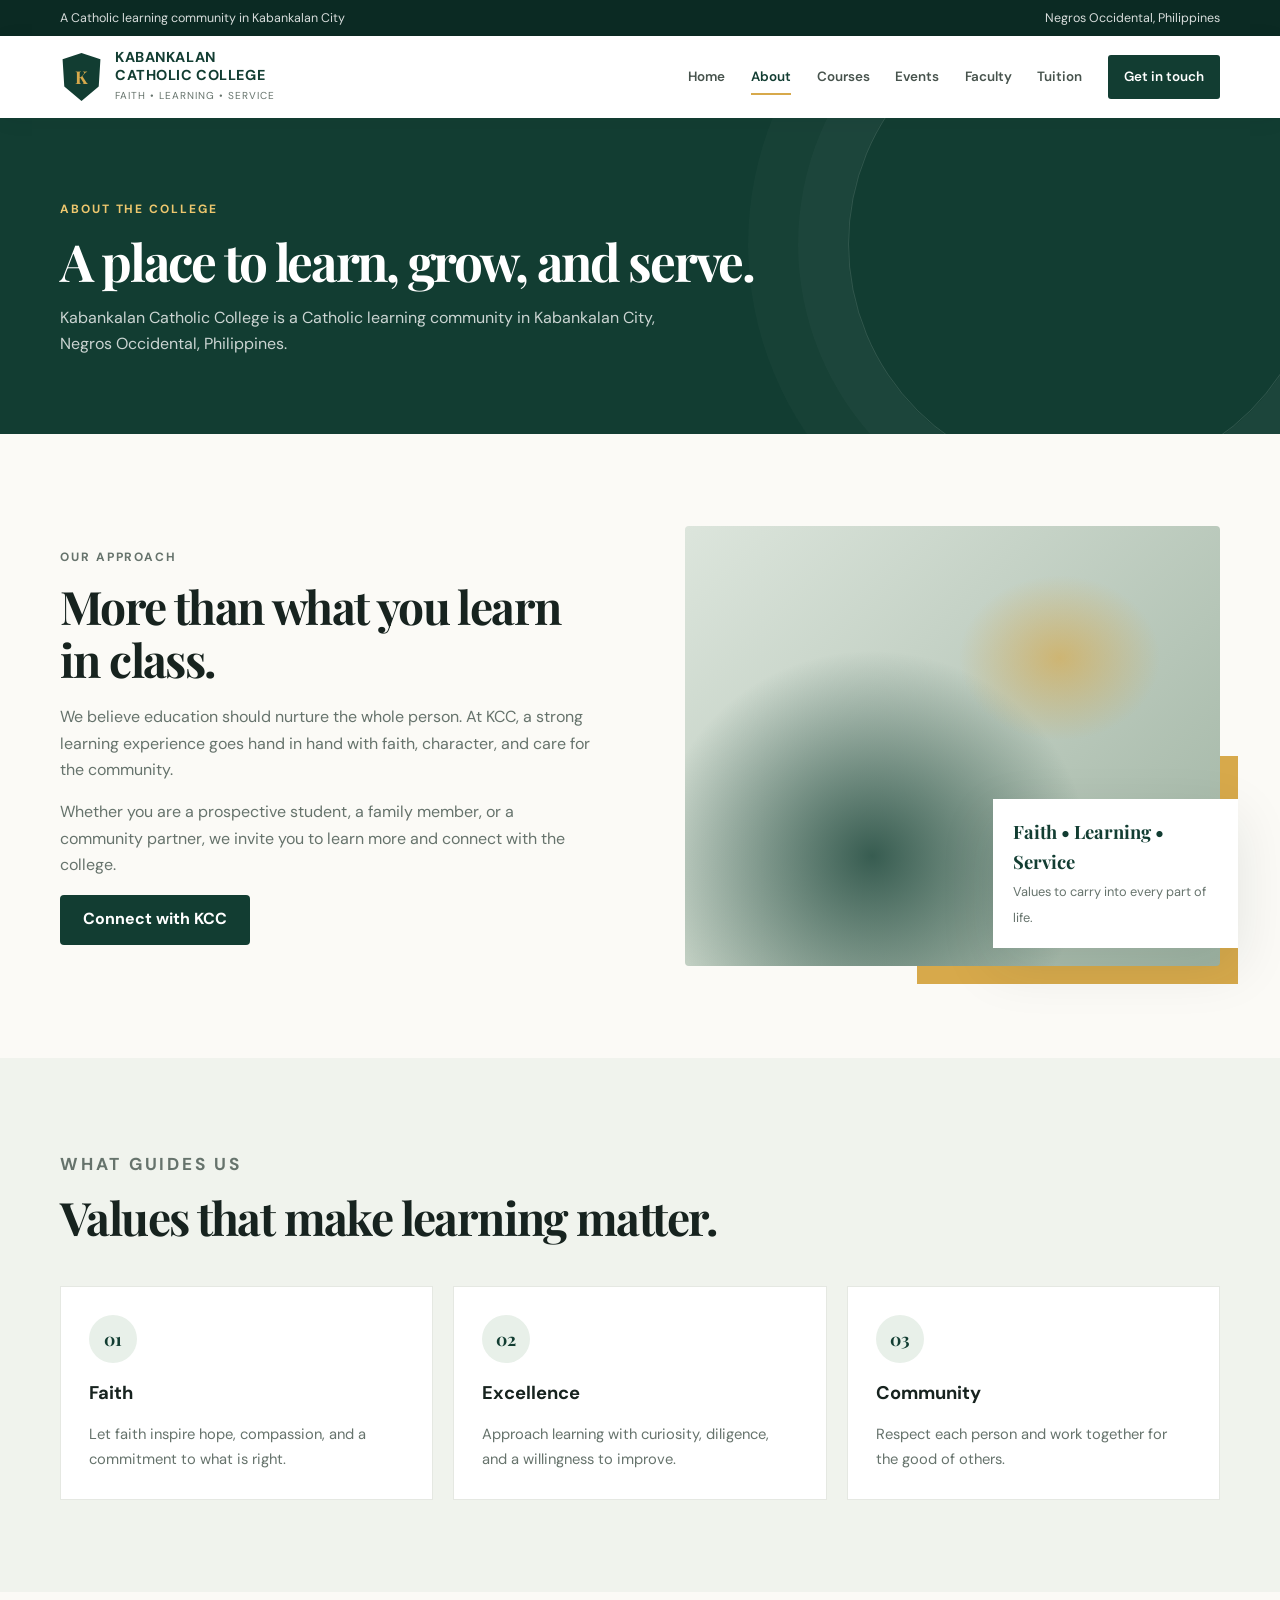
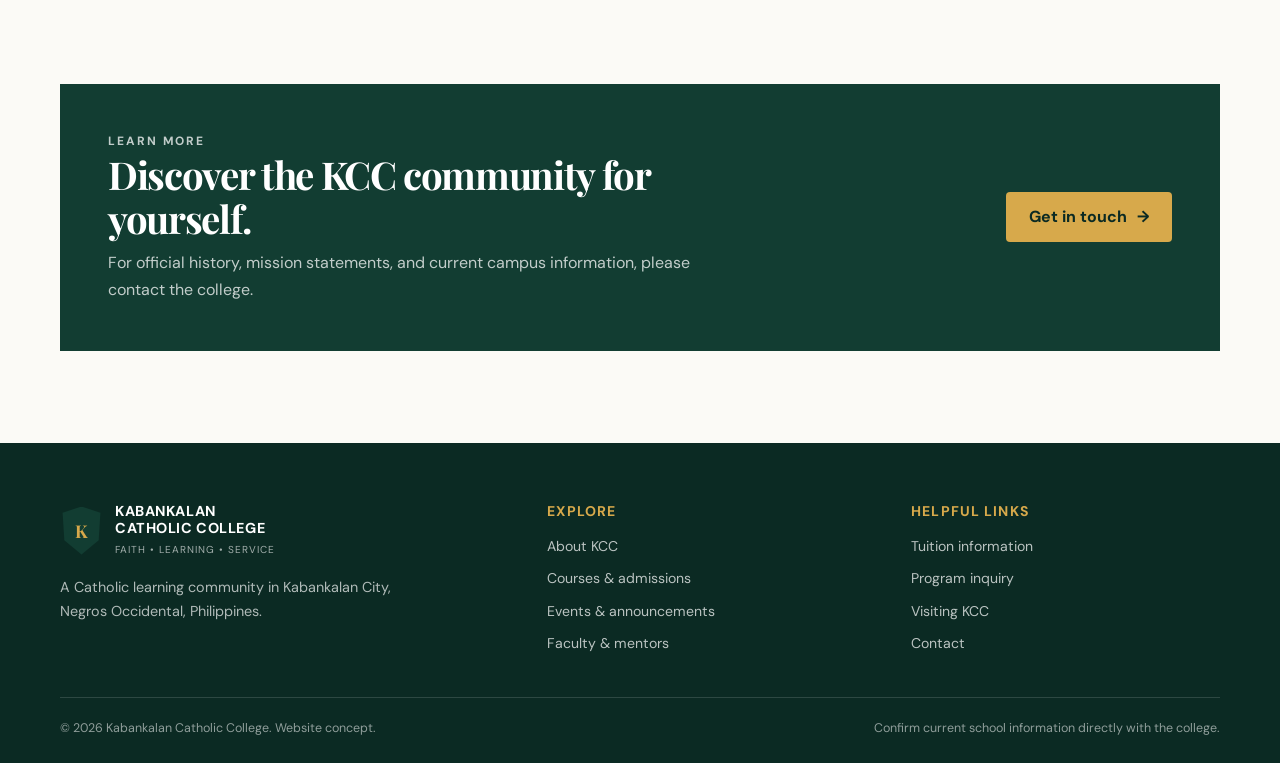
==== about.html @ 390a863b "adding codes at all files" ====
<!doctype html>
<html lang="en">
<head>
  <meta charset="utf-8"><meta name="viewport" content="width=device-width, initial-scale=1">
  <meta name="description" content="Learn about the values and learning community of Kabankalan Catholic College.">
  <title>About KCC | Kabankalan Catholic College</title>
  <link rel="stylesheet" href="styles.css"><script src="script.js" defer></script>
</head>
<body>
  <a class="skip-link" href="#main">Skip to content</a>
  <div class="topbar"><div class="container topbar-inner"><p>A Catholic learning community in Kabankalan City</p><p>Negros Occidental, Philippines</p></div></div>
  <header class="site-header"><div class="container nav-wrap">
    <a class="brand" href="index.html" aria-label="Kabankalan Catholic College home"><span class="brand-mark" aria-hidden="true">K</span><span><span class="brand-name">KABANKALAN<br>CATHOLIC COLLEGE</span><span class="brand-subtitle">Faith • Learning • Service</span></span></a>
    <button class="menu-toggle" type="button" aria-label="Open navigation menu" aria-expanded="false" aria-controls="primary-navigation">☰</button>
    <nav class="main-nav" id="primary-navigation" aria-label="Main navigation"><a href="index.html">Home</a><a href="about.html">About</a><a href="courses.html">Courses</a><a href="events.html">Events</a><a href="trainers.html">Faculty</a><a href="pricing.html">Tuition</a><a href="contact.html" class="nav-apply">Get in touch</a></nav>
  </div></header>
  <main id="main">
    <section class="page-hero"><div class="container"><p class="eyebrow">About the college</p><h1>A place to learn, grow, and serve.</h1><p>Kabankalan Catholic College is a Catholic learning community in Kabankalan City, Negros Occidental, Philippines.</p></div></section>
    <section class="section"><div class="container intro-grid">
      <div class="intro-copy"><p class="eyebrow">Our approach</p><h2>More than what you learn in class.</h2><p>We believe education should nurture the whole person. At KCC, a strong learning experience goes hand in hand with faith, character, and care for the community.</p><p>Whether you are a prospective student, a family member, or a community partner, we invite you to learn more and connect with the college.</p><a class="button button-green" href="contact.html">Connect with KCC</a></div>
      <div class="photo-panel" role="img" aria-label="A group of students learning together"><div class="photo-caption"><strong>Faith • Learning • Service</strong><span>Values to carry into every part of life.</span></div></div>
    </div></section>
    <section class="section soft-section"><div class="container"><div class="section-heading"><p class="eyebrow">What guides us</p><h2>Values that make learning matter.</h2></div>
      <div class="feature-grid"><article class="feature-card"><div class="icon-box" aria-hidden="true">01</div><h3>Faith</h3><p>Let faith inspire hope, compassion, and a commitment to what is right.</p></article><article class="feature-card"><div class="icon-box" aria-hidden="true">02</div><h3>Excellence</h3><p>Approach learning with curiosity, diligence, and a willingness to improve.</p></article><article class="feature-card"><div class="icon-box" aria-hidden="true">03</div><h3>Community</h3><p>Respect each person and work together for the good of others.</p></article></div>
    </div></section>
    <section class="section"><div class="container"><div class="callout"><div><p class="eyebrow">Learn more</p><h2>Discover the KCC community for yourself.</h2><p>For official history, mission statements, and current campus information, please contact the college.</p></div><a class="button" href="contact.html">Get in touch <span aria-hidden="true">→</span></a></div></div></section>
  </main>
  <footer class="site-footer"><div class="container"><div class="footer-grid"><div><a class="brand" href="index.html"><span class="brand-mark" aria-hidden="true">K</span><span><span class="brand-name">KABANKALAN<br>CATHOLIC COLLEGE</span><span class="brand-subtitle">Faith • Learning • Service</span></span></a><p class="footer-about">A Catholic learning community in Kabankalan City, Negros Occidental, Philippines.</p></div><div><h3>Explore</h3><div class="footer-links"><a href="about.html">About KCC</a><a href="courses.html">Courses & admissions</a><a href="events.html">Events & announcements</a><a href="trainers.html">Faculty & mentors</a></div></div><div><h3>Helpful links</h3><div class="footer-links"><a href="pricing.html">Tuition information</a><a href="course-details.html">Program inquiry</a><a href="starter-page.html">Visiting KCC</a><a href="contact.html">Contact</a></div></div></div><div class="footer-bottom"><p>© <span data-year></span> Kabankalan Catholic College. Website concept.</p><p>Confirm current school information directly with the college.</p></div></div></footer>
</body>
</html>
---- styles.css ----
@import url('https://fonts.googleapis.com/css2?family=DM+Sans:wght@400;500;600;700&family=Playfair+Display:wght@600;700&display=swap');

:root {
  --green: #123d32;
  --green-deep: #0b2a23;
  --green-light: #e8f0e9;
  --gold: #d7a94b;
  --ink: #17231f;
  --muted: #66736c;
  --paper: #fbfaf6;
  --white: #fff;
  --line: #e5e8e2;
  --serif: 'Playfair Display', Georgia, serif;
  --sans: 'DM Sans', Arial, sans-serif;
  --shadow: 0 18px 55px rgba(13, 43, 35, .10);
}

* { box-sizing: border-box; }
html { scroll-behavior: smooth; }
body { margin: 0; color: var(--ink); background: var(--paper); font: 16px/1.65 var(--sans); }
a { color: inherit; text-decoration: none; }
img { display: block; max-width: 100%; }
button, input, textarea, select { font: inherit; }
.container { width: min(1160px, calc(100% - 48px)); margin-inline: auto; }
.eyebrow { margin: 0 0 12px; color: #94702b; font-size: .75rem; font-weight: 700; letter-spacing: .16em; text-transform: uppercase; }
h1, h2, h3 { margin-top: 0; line-height: 1.15; }
h1, h2 { font-family: var(--serif); }
h1 { font-size: clamp(2.7rem, 5.5vw, 5.35rem); letter-spacing: -.045em; }
h2 { font-size: clamp(2rem, 3.6vw, 3.2rem); letter-spacing: -.035em; }
h3 { font-size: 1.15rem; }
p { margin-top: 0; }
.section { padding: 92px 0; }
.section-heading { max-width: 660px; margin-bottom: 42px; }
.section-heading p, .lead { color: var(--muted); font-size: 1.08rem; }
.button { display: inline-flex; min-height: 50px; align-items: center; justify-content: center; gap: 10px; padding: 0 22px; border: 1px solid transparent; border-radius: 4px; background: var(--gold); color: var(--green-deep); font-weight: 700; transition: transform .2s ease, background .2s ease; }
.button:hover { transform: translateY(-2px); background: #e4ba65; }
.button-outline { border-color: rgba(255,255,255,.55); background: transparent; color: var(--white); }
.button-outline:hover { background: var(--white); color: var(--green); }
.button-green { background: var(--green); color: var(--white); }
.button-green:hover { background: var(--green-deep); }
.text-link { display: inline-flex; align-items: center; gap: 8px; color: var(--green); font-weight: 700; }
.text-link:hover { color: #92702f; }

.topbar { background: var(--green-deep); color: rgba(255,255,255,.84); font-size: .78rem; }
.topbar-inner { display: flex; min-height: 36px; align-items: center; justify-content: space-between; gap: 20px; }
.topbar p { margin: 0; }
.site-header { position: relative; z-index: 5; background: var(--white); box-shadow: 0 3px 20px rgba(20,40,30,.05); }
.nav-wrap { display: flex; min-height: 82px; align-items: center; justify-content: space-between; gap: 26px; }
.brand { display: inline-flex; align-items: center; gap: 12px; color: var(--green); }
.brand-mark { display: grid; width: 43px; height: 48px; place-items: center; clip-path: polygon(50% 0, 94% 13%, 90% 70%, 50% 100%, 10% 70%, 6% 13%); background: var(--green); color: var(--gold); font-family: var(--serif); font-size: 1.1rem; font-weight: 700; }
.brand-name { display: block; font-size: .9rem; font-weight: 700; line-height: 1.2; letter-spacing: .04em; }
.brand-subtitle { display: block; margin-top: 4px; color: var(--muted); font-size: .63rem; letter-spacing: .1em; text-transform: uppercase; }
.main-nav { display: flex; align-items: center; gap: clamp(12px, 2vw, 27px); }
.main-nav a { position: relative; padding: 8px 0; color: #47534d; font-size: .84rem; font-weight: 600; }
.main-nav a:hover, .main-nav a[aria-current="page"] { color: var(--green); }
.main-nav a[aria-current="page"]::after { position: absolute; right: 0; bottom: 1px; left: 0; height: 2px; background: var(--gold); content: ''; }
.main-nav .nav-apply { padding: 11px 16px; border-radius: 3px; background: var(--green); color: white; }
.main-nav .nav-apply:hover { background: var(--green-deep); color: white; }
.main-nav .nav-apply::after { display: none; }
.menu-toggle { display: none; width: 44px; height: 44px; border: 1px solid var(--line); border-radius: 4px; background: var(--white); color: var(--green); cursor: pointer; font-size: 1.35rem; }

.hero { position: relative; display: flex; min-height: 610px; align-items: center; overflow: hidden; background: var(--green-deep); color: var(--white); }
.hero::before { position: absolute; inset: 0; background-color: var(--green-deep); background-image: linear-gradient(90deg, rgba(7,31,25,.92) 0%, rgba(7,31,25,.76) 42%, rgba(7,31,25,.24) 100%), url('https://images.unsplash.com/photo-1523240795612-9a054b0db644?auto=format&fit=crop&w=2000&q=85'), radial-gradient(ellipse at 78% 30%, rgba(215,169,75,.48), transparent 18%), radial-gradient(ellipse at 86% 76%, rgba(38,113,89,.9), transparent 40%), linear-gradient(140deg, #123d32, #081c17); background-position: center, center 43%, center, center, center; background-size: cover; background-repeat: no-repeat; content: ''; }
.hero-content { position: relative; z-index: 1; width: min(720px, 100%); padding: 82px 0; }
.hero .eyebrow { color: #edc76e; }
.hero h1 { max-width: 720px; margin-bottom: 22px; }
.hero p:not(.eyebrow) { max-width: 600px; margin-bottom: 30px; color: rgba(255,255,255,.82); font-size: 1.1rem; }
.hero-actions { display: flex; flex-wrap: wrap; gap: 12px; }
.hero-note { display: flex; align-items: center; gap: 12px; margin-top: 50px; color: rgba(255,255,255,.76); font-size: .83rem; }
.hero-note::before { width: 44px; height: 1px; background: var(--gold); content: ''; }
.page-hero { position: relative; padding: 82px 0 77px; overflow: hidden; background: var(--green); color: var(--white); }
.page-hero::after { position: absolute; top: -110px; right: -40px; width: 470px; height: 470px; border: 1px solid rgba(255,255,255,.13); border-radius: 50%; box-shadow: 0 0 0 50px rgba(255,255,255,.025), 0 0 0 100px rgba(255,255,255,.02); content: ''; }
.page-hero .container { position: relative; z-index: 1; }
.page-hero h1 { max-width: 780px; margin-bottom: 14px; font-size: clamp(2.4rem, 4vw, 4.2rem); }
.page-hero p:not(.eyebrow) { max-width: 640px; margin-bottom: 0; color: rgba(255,255,255,.78); }
.page-hero .eyebrow { color: #edc76e; }

.intro-grid { display: grid; grid-template-columns: 1fr 1fr; align-items: center; gap: clamp(36px, 7vw, 95px); }
.photo-panel { position: relative; min-height: 440px; border-radius: 4px; background-color: #dce5dc; background-image: url('https://images.unsplash.com/photo-1523240795612-9a054b0db644?auto=format&fit=crop&w=1100&q=85'), radial-gradient(ellipse at 70% 30%, rgba(215,169,75,.65), transparent 19%), radial-gradient(ellipse at 35% 75%, rgba(18,61,50,.78), transparent 44%), linear-gradient(135deg, #dce5dc, #9fb3a2); background-position: center, center, center, center; background-size: cover; background-repeat: no-repeat; }
.photo-panel::after { position: absolute; right: -18px; bottom: -18px; z-index: -1; width: 60%; height: 52%; background: var(--gold); content: ''; }
.photo-caption { position: absolute; right: -18px; bottom: 18px; max-width: 245px; padding: 18px 20px; background: var(--white); box-shadow: var(--shadow); }
.photo-caption strong { display: block; color: var(--green); font-family: var(--serif); font-size: 1.15rem; }
.photo-caption span { color: var(--muted); font-size: .8rem; }
.intro-copy h2 { margin-bottom: 18px; }
.intro-copy p { color: var(--muted); }
.feature-grid { display: grid; grid-template-columns: repeat(3, 1fr); gap: 20px; }
.feature-card, .info-card { padding: 28px; border: 1px solid var(--line); background: var(--white); transition: transform .2s ease, box-shadow .2s ease; }
.feature-card:hover, .info-card:hover { transform: translateY(-4px); box-shadow: var(--shadow); }
.icon-box { display: grid; width: 48px; height: 48px; margin-bottom: 20px; place-items: center; border-radius: 50%; background: var(--green-light); color: var(--green); font-family: var(--serif); font-size: 1.1rem; font-weight: 700; }
.feature-card p, .info-card p { margin-bottom: 0; color: var(--muted); font-size: .92rem; }
.soft-section { background: #f0f3ed; }
.program-grid { display: grid; grid-template-columns: repeat(3, 1fr); gap: 20px; }
.program-card { min-height: 270px; padding: 28px; border-top: 3px solid var(--gold); background: var(--white); }
.program-card .number { display: block; margin-bottom: 30px; color: #a1ab9f; font-family: var(--serif); font-size: 1.2rem; }
.program-card h3 { color: var(--green); }
.program-card p { color: var(--muted); font-size: .92rem; }
.callout { display: flex; align-items: center; justify-content: space-between; gap: 30px; padding: 48px; background: var(--green); color: var(--white); }
.callout h2 { max-width: 620px; margin-bottom: 10px; font-size: clamp(1.7rem, 3vw, 2.4rem); }
.callout p { max-width: 630px; margin-bottom: 0; color: rgba(255,255,255,.74); }
.callout .button { flex: 0 0 auto; }
.stats-row { display: grid; grid-template-columns: repeat(3, 1fr); gap: 1px; background: rgba(255,255,255,.2); }
.stat { padding: 24px; background: var(--green); }
.stat strong { display: block; color: var(--gold); font-family: var(--serif); font-size: 1.8rem; }
.stat span { color: rgba(255,255,255,.76); font-size: .85rem; }
.notice { padding: 18px 20px; border-left: 3px solid var(--gold); background: #f5f0e2; color: #5c5138; font-size: .9rem; }
.list-check { display: grid; gap: 12px; padding: 0; list-style: none; }
.list-check li { display: flex; gap: 12px; color: var(--muted); }
.list-check li::before { color: #94702b; content: '✓'; font-weight: 700; }

.event-list { display: grid; gap: 16px; }
.event-item { display: grid; grid-template-columns: 76px 1fr auto; align-items: center; gap: 24px; padding: 24px; border: 1px solid var(--line); background: var(--white); }
.event-icon { display: grid; width: 58px; height: 58px; place-items: center; background: var(--green-light); color: var(--green); font-family: var(--serif); font-size: 1rem; }
.event-item h3 { margin-bottom: 6px; }
.event-item p { margin-bottom: 0; color: var(--muted); font-size: .9rem; }
.event-tag { padding: 7px 10px; background: #f5f0e2; color: #806327; font-size: .72rem; font-weight: 700; text-transform: uppercase; }
.profile-grid { display: grid; grid-template-columns: repeat(3, 1fr); gap: 20px; }
.profile-card { padding: 30px; background: var(--white); border: 1px solid var(--line); }
.profile-initials { display: grid; width: 64px; height: 64px; margin-bottom: 22px; place-items: center; border-radius: 50%; background: var(--green-light); color: var(--green); font-family: var(--serif); font-size: 1.2rem; }
.profile-card p { color: var(--muted); font-size: .92rem; }
.profile-card .role { margin-bottom: 10px; color: #987530; font-size: .78rem; font-weight: 700; letter-spacing: .08em; text-transform: uppercase; }
.price-card { padding: 32px; border: 1px solid var(--line); background: var(--white); }
.price-card h3 { margin-bottom: 12px; color: var(--green); }
.price-card .price-label { margin-bottom: 18px; color: #94702b; font-family: var(--serif); font-size: 1.4rem; }
.price-card p { color: var(--muted); font-size: .92rem; }
.price-grid { display: grid; grid-template-columns: repeat(3, 1fr); gap: 20px; }

.contact-grid { display: grid; grid-template-columns: .8fr 1.2fr; gap: 60px; }
.contact-panel { padding: 30px; background: var(--green); color: var(--white); }
.contact-panel h2 { font-size: 1.8rem; }
.contact-panel p { color: rgba(255,255,255,.76); }
.contact-detail { padding: 17px 0; border-top: 1px solid rgba(255,255,255,.18); }
.contact-detail strong { display: block; color: var(--gold); font-size: .8rem; letter-spacing: .08em; text-transform: uppercase; }
.contact-detail span { color: rgba(255,255,255,.86); }
.form-grid { display: grid; grid-template-columns: 1fr 1fr; gap: 18px; }
.form-field { display: grid; gap: 7px; }
.form-field.full { grid-column: 1 / -1; }
.form-field label { color: var(--green); font-size: .85rem; font-weight: 700; }
.form-field input, .form-field textarea, .form-field select { width: 100%; min-height: 48px; padding: 12px 14px; border: 1px solid #d9dfd8; border-radius: 3px; background: var(--white); color: var(--ink); }
.form-field textarea { min-height: 140px; resize: vertical; }
.form-field input:focus, .form-field textarea:focus, .form-field select:focus { outline: 2px solid rgba(215,169,75,.5); border-color: var(--gold); }
.form-status { min-height: 24px; margin-top: 12px; color: var(--green); font-weight: 600; }

.site-footer { padding: 60px 0 24px; background: #0b2a23; color: var(--white); }
.footer-grid { display: grid; grid-template-columns: 1.4fr 1fr 1fr; gap: 55px; padding-bottom: 42px; }
.site-footer .brand { margin-bottom: 18px; color: white; }
.site-footer .brand-subtitle { color: rgba(255,255,255,.62); }
.footer-about { max-width: 350px; color: rgba(255,255,255,.68); font-size: .9rem; }
.site-footer h3 { margin-bottom: 16px; color: var(--gold); font-size: .88rem; letter-spacing: .08em; text-transform: uppercase; }
.footer-links { display: grid; gap: 9px; color: rgba(255,255,255,.72); font-size: .88rem; }
.footer-links a:hover { color: var(--gold); }
.footer-bottom { display: flex; justify-content: space-between; gap: 20px; padding-top: 20px; border-top: 1px solid rgba(255,255,255,.14); color: rgba(255,255,255,.54); font-size: .78rem; }
.footer-bottom p { margin: 0; }
.skip-link { position: absolute; top: -60px; left: 12px; z-index: 10; padding: 10px 14px; background: white; color: var(--green); }
.skip-link:focus { top: 12px; }

@media (max-width: 960px) {
  .menu-toggle { display: inline-grid; place-items: center; }
  .nav-wrap { min-height: 72px; }
  .main-nav { position: absolute; top: 100%; right: 0; left: 0; display: none; align-items: stretch; padding: 12px 24px 22px; background: white; box-shadow: 0 15px 20px rgba(0,0,0,.1); }
  .main-nav.is-open { display: flex; flex-direction: column; }
  .main-nav a { padding: 9px 0; }
  .main-nav .nav-apply { align-self: flex-start; padding: 10px 16px; }
  .intro-grid { gap: 45px; }
  .contact-grid { gap: 35px; }
}
@media (max-width: 700px) {
  .container { width: min(100% - 36px, 560px); }
  .topbar-inner { justify-content: center; min-height: 33px; text-align: center; }
  .topbar-inner p:last-child { display: none; }
  .hero { min-height: 590px; }
  .hero::before { background-position: 58% center; }
  .hero-content { padding: 68px 0; }
  .hero-note { margin-top: 34px; }
  .section { padding: 68px 0; }
  .intro-grid, .contact-grid { grid-template-columns: 1fr; }
  .photo-panel { min-height: 340px; margin-right: 14px; }
  .feature-grid, .program-grid, .profile-grid, .price-grid { grid-template-columns: 1fr; }
  .feature-card, .info-card { padding: 23px; }
  .callout { align-items: flex-start; flex-direction: column; padding: 32px 24px; }
  .event-item { grid-template-columns: 54px 1fr; gap: 16px; padding: 18px; }
  .event-icon { width: 48px; height: 48px; }
  .event-tag { grid-column: 2; justify-self: start; }
  .form-grid { grid-template-columns: 1fr; }
  .form-field.full { grid-column: auto; }
  .footer-grid { grid-template-columns: 1fr 1fr; gap: 30px; }
  .footer-grid > :first-child { grid-column: 1 / -1; }
  .footer-bottom { flex-direction: column; }
  .stats-row { grid-template-columns: 1fr; }
}
@media (prefers-reduced-motion: reduce) {
  html { scroll-behavior: auto; }
  *, *::before, *::after { transition-duration: .01ms !important; }
}
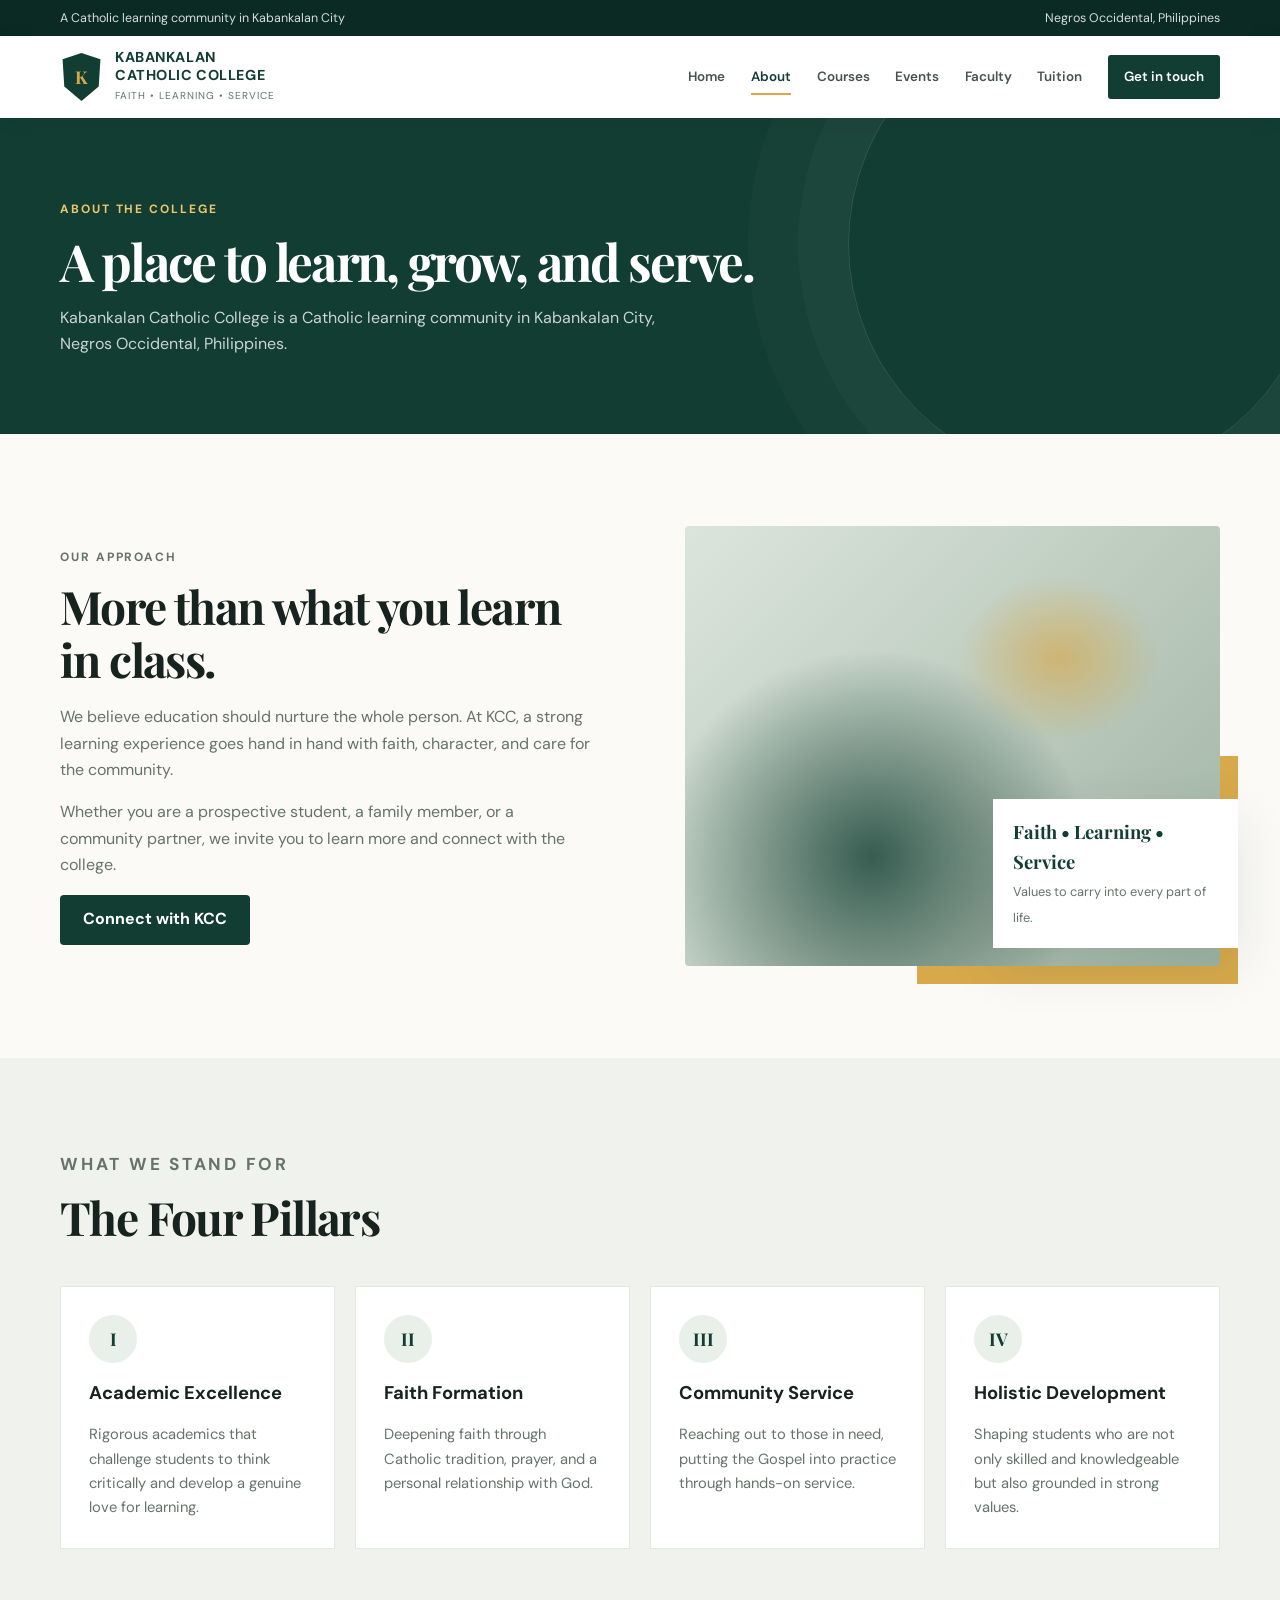
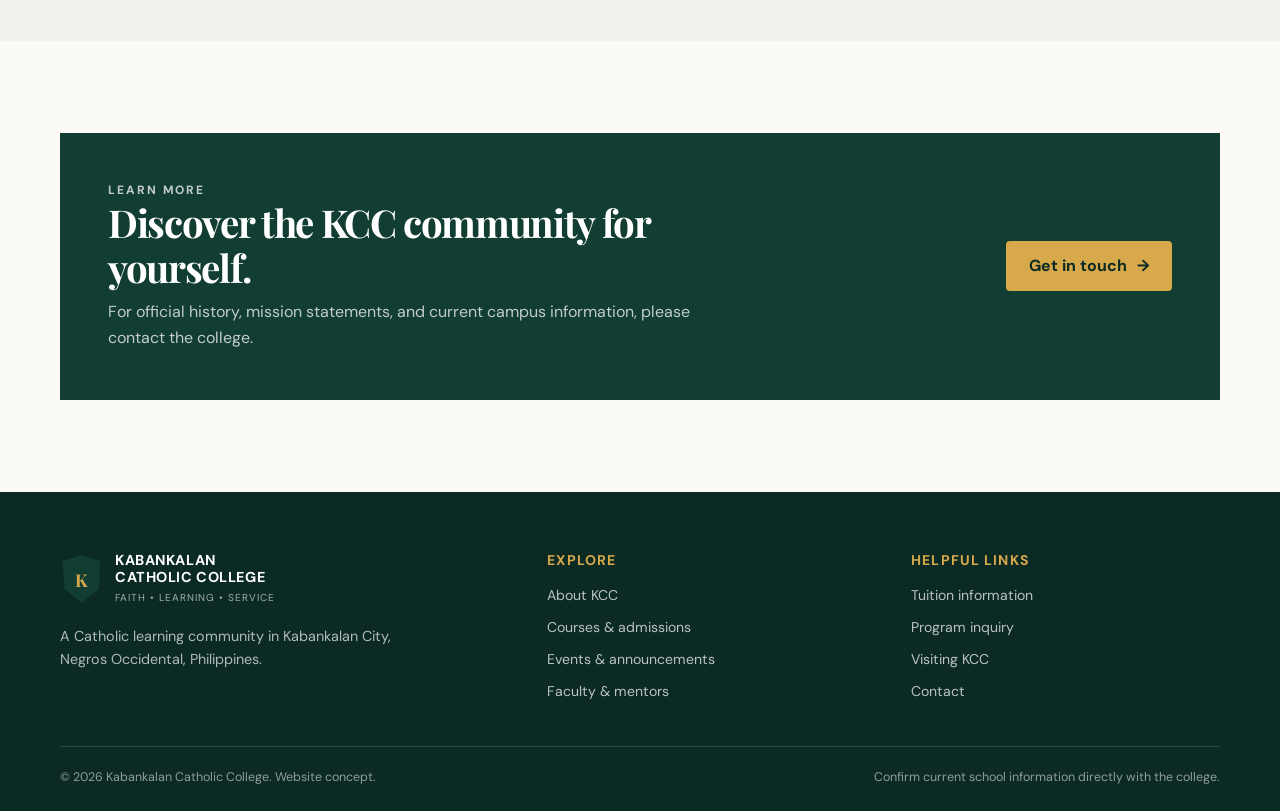
==== commit 51f9c549: "adding four pillars" ====
--- a/about.html
+++ b/about.html
@@ -20,8 +20,13 @@
       <div class="intro-copy"><p class="eyebrow">Our approach</p><h2>More than what you learn in class.</h2><p>We believe education should nurture the whole person. At KCC, a strong learning experience goes hand in hand with faith, character, and care for the community.</p><p>Whether you are a prospective student, a family member, or a community partner, we invite you to learn more and connect with the college.</p><a class="button button-green" href="contact.html">Connect with KCC</a></div>
       <div class="photo-panel" role="img" aria-label="A group of students learning together"><div class="photo-caption"><strong>Faith • Learning • Service</strong><span>Values to carry into every part of life.</span></div></div>
     </div></section>
-    <section class="section soft-section"><div class="container"><div class="section-heading"><p class="eyebrow">What guides us</p><h2>Values that make learning matter.</h2></div>
-      <div class="feature-grid"><article class="feature-card"><div class="icon-box" aria-hidden="true">01</div><h3>Faith</h3><p>Let faith inspire hope, compassion, and a commitment to what is right.</p></article><article class="feature-card"><div class="icon-box" aria-hidden="true">02</div><h3>Excellence</h3><p>Approach learning with curiosity, diligence, and a willingness to improve.</p></article><article class="feature-card"><div class="icon-box" aria-hidden="true">03</div><h3>Community</h3><p>Respect each person and work together for the good of others.</p></article></div>
+    <section class="section soft-section"><div class="container"><div class="section-heading"><p class="eyebrow">What We Stand For</p><h2>The Four Pillars</h2></div>
+      <div class="feature-grid pillars-grid">
+        <article class="feature-card"><div class="icon-box" aria-hidden="true">I</div><h3>Academic Excellence</h3><p>Rigorous academics that challenge students to think critically and develop a genuine love for learning.</p></article>
+        <article class="feature-card"><div class="icon-box" aria-hidden="true">II</div><h3>Faith Formation</h3><p>Deepening faith through Catholic tradition, prayer, and a personal relationship with God.</p></article>
+        <article class="feature-card"><div class="icon-box" aria-hidden="true">III</div><h3>Community Service</h3><p>Reaching out to those in need, putting the Gospel into practice through hands-on service.</p></article>
+        <article class="feature-card"><div class="icon-box" aria-hidden="true">IV</div><h3>Holistic Development</h3><p>Shaping students who are not only skilled and knowledgeable but also grounded in strong values.</p></article>
+      </div>
     </div></section>
     <section class="section"><div class="container"><div class="callout"><div><p class="eyebrow">Learn more</p><h2>Discover the KCC community for yourself.</h2><p>For official history, mission statements, and current campus information, please contact the college.</p></div><a class="button" href="contact.html">Get in touch <span aria-hidden="true">→</span></a></div></div></section>
   </main>
--- a/styles.css
+++ b/styles.css
@@ -84,6 +84,7 @@
 .intro-copy h2 { margin-bottom: 18px; }
 .intro-copy p { color: var(--muted); }
 .feature-grid { display: grid; grid-template-columns: repeat(3, 1fr); gap: 20px; }
+.pillars-grid { grid-template-columns: repeat(4, 1fr); }
 .feature-card, .info-card { padding: 28px; border: 1px solid var(--line); background: var(--white); transition: transform .2s ease, box-shadow .2s ease; }
 .feature-card:hover, .info-card:hover { transform: translateY(-4px); box-shadow: var(--shadow); }
 .icon-box { display: grid; width: 48px; height: 48px; margin-bottom: 20px; place-items: center; border-radius: 50%; background: var(--green-light); color: var(--green); font-family: var(--serif); font-size: 1.1rem; font-weight: 700; }
@@ -162,6 +163,7 @@
   .main-nav .nav-apply { align-self: flex-start; padding: 10px 16px; }
   .intro-grid { gap: 45px; }
   .contact-grid { gap: 35px; }
+  .pillars-grid { grid-template-columns: repeat(2, 1fr); }
 }
 @media (max-width: 700px) {
   .container { width: min(100% - 36px, 560px); }
@@ -175,6 +177,7 @@
   .intro-grid, .contact-grid { grid-template-columns: 1fr; }
   .photo-panel { min-height: 340px; margin-right: 14px; }
   .feature-grid, .program-grid, .profile-grid, .price-grid { grid-template-columns: 1fr; }
+  .pillars-grid { grid-template-columns: 1fr; }
   .feature-card, .info-card { padding: 23px; }
   .callout { align-items: flex-start; flex-direction: column; padding: 32px 24px; }
   .event-item { grid-template-columns: 54px 1fr; gap: 16px; padding: 18px; }
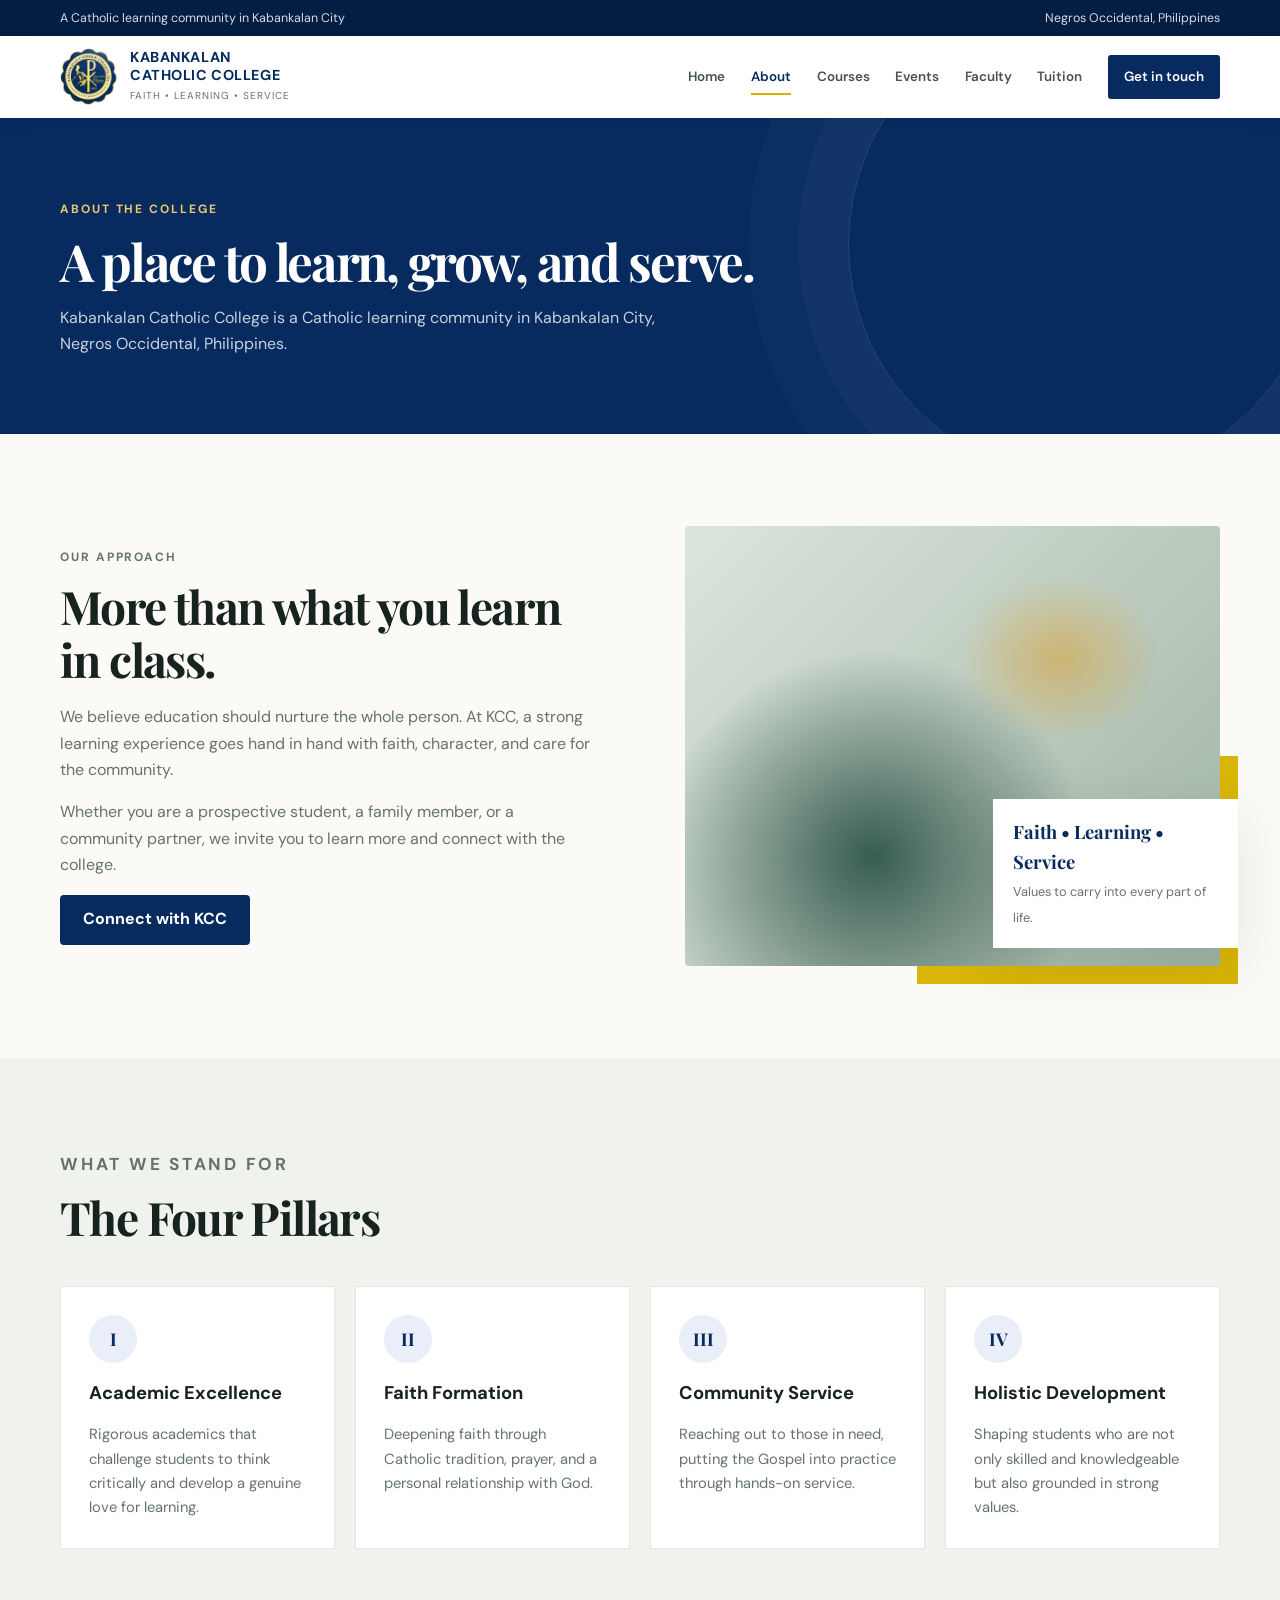
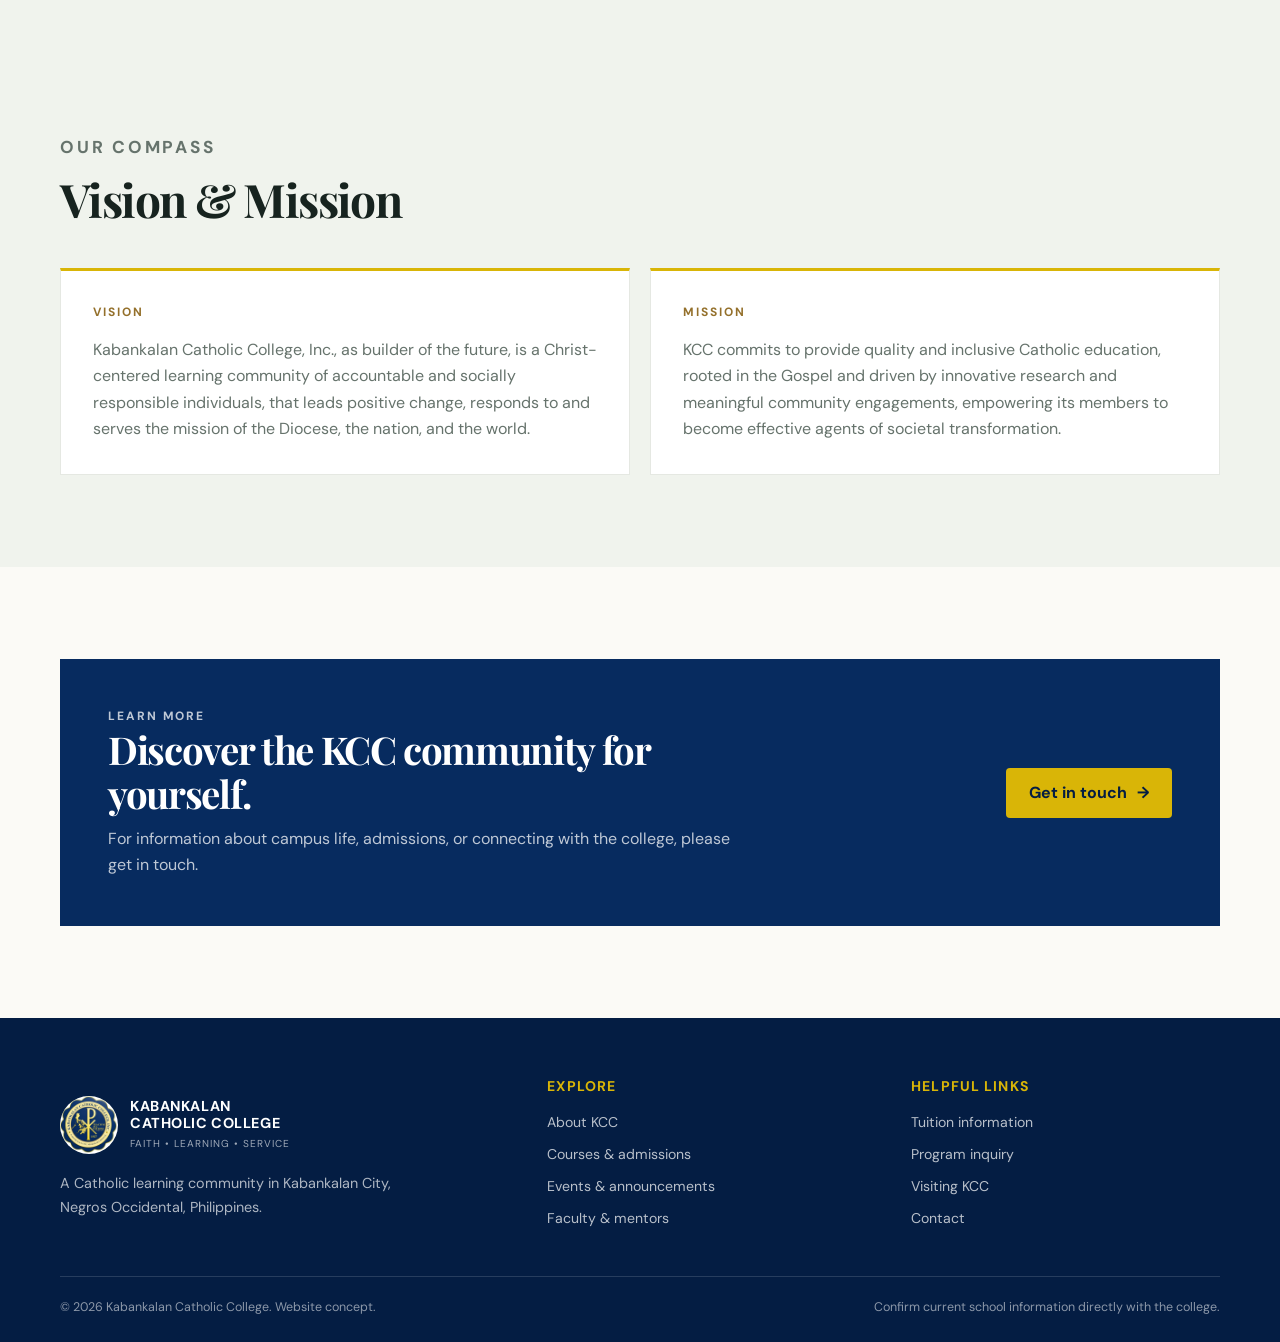
==== commit b78bb3a4: "adding mission and vission" ====
--- a/about.html
+++ b/about.html
@@ -28,7 +28,14 @@
         <article class="feature-card"><div class="icon-box" aria-hidden="true">IV</div><h3>Holistic Development</h3><p>Shaping students who are not only skilled and knowledgeable but also grounded in strong values.</p></article>
       </div>
     </div></section>
-    <section class="section"><div class="container"><div class="callout"><div><p class="eyebrow">Learn more</p><h2>Discover the KCC community for yourself.</h2><p>For official history, mission statements, and current campus information, please contact the college.</p></div><a class="button" href="contact.html">Get in touch <span aria-hidden="true">→</span></a></div></div></section>
+    <section class="section soft-section"><div class="container">
+      <div class="section-heading"><p class="eyebrow">Our Compass</p><h2>Vision &amp; Mission</h2></div>
+      <div class="vision-mission-grid">
+        <article class="vision-mission-card"><p class="eyebrow">Vision</p><p>Kabankalan Catholic College, Inc., as builder of the future, is a Christ-centered learning community of accountable and socially responsible individuals, that leads positive change, responds to and serves the mission of the Diocese, the nation, and the world.</p></article>
+        <article class="vision-mission-card"><p class="eyebrow">Mission</p><p>KCC commits to provide quality and inclusive Catholic education, rooted in the Gospel and driven by innovative research and meaningful community engagements, empowering its members to become effective agents of societal transformation.</p></article>
+      </div>
+    </div></section>
+    <section class="section"><div class="container"><div class="callout"><div><p class="eyebrow">Learn more</p><h2>Discover the KCC community for yourself.</h2><p>For information about campus life, admissions, or connecting with the college, please get in touch.</p></div><a class="button" href="contact.html">Get in touch <span aria-hidden="true">→</span></a></div></div></section>
   </main>
   <footer class="site-footer"><div class="container"><div class="footer-grid"><div><a class="brand" href="index.html"><span class="brand-mark" aria-hidden="true">K</span><span><span class="brand-name">KABANKALAN<br>CATHOLIC COLLEGE</span><span class="brand-subtitle">Faith • Learning • Service</span></span></a><p class="footer-about">A Catholic learning community in Kabankalan City, Negros Occidental, Philippines.</p></div><div><h3>Explore</h3><div class="footer-links"><a href="about.html">About KCC</a><a href="courses.html">Courses & admissions</a><a href="events.html">Events & announcements</a><a href="trainers.html">Faculty & mentors</a></div></div><div><h3>Helpful links</h3><div class="footer-links"><a href="pricing.html">Tuition information</a><a href="course-details.html">Program inquiry</a><a href="starter-page.html">Visiting KCC</a><a href="contact.html">Contact</a></div></div></div><div class="footer-bottom"><p>© <span data-year></span> Kabankalan Catholic College. Website concept.</p><p>Confirm current school information directly with the college.</p></div></div></footer>
 </body>
--- a/styles.css
+++ b/styles.css
@@ -1,10 +1,10 @@
 @import url('https://fonts.googleapis.com/css2?family=DM+Sans:wght@400;500;600;700&family=Playfair+Display:wght@600;700&display=swap');
 
 :root {
-  --green: #123d32;
-  --green-deep: #0b2a23;
-  --green-light: #e8f0e9;
-  --gold: #d7a94b;
+  --green: #072b5f;
+  --green-deep: #041d43;
+  --green-light: #e9eef8;
+  --gold: #d9b507;
   --ink: #17231f;
   --muted: #66736c;
   --paper: #fbfaf6;
@@ -47,7 +47,7 @@
 .site-header { position: relative; z-index: 5; background: var(--white); box-shadow: 0 3px 20px rgba(20,40,30,.05); }
 .nav-wrap { display: flex; min-height: 82px; align-items: center; justify-content: space-between; gap: 26px; }
 .brand { display: inline-flex; align-items: center; gap: 12px; color: var(--green); }
-.brand-mark { display: grid; width: 43px; height: 48px; place-items: center; clip-path: polygon(50% 0, 94% 13%, 90% 70%, 50% 100%, 10% 70%, 6% 13%); background: var(--green); color: var(--gold); font-family: var(--serif); font-size: 1.1rem; font-weight: 700; }
+.brand-mark { display: block; flex: 0 0 58px; width: 58px; height: 58px; background: transparent url('assets/kcc-logo.png') center/contain no-repeat; color: transparent; font-size: 0; }
 .brand-name { display: block; font-size: .9rem; font-weight: 700; line-height: 1.2; letter-spacing: .04em; }
 .brand-subtitle { display: block; margin-top: 4px; color: var(--muted); font-size: .63rem; letter-spacing: .1em; text-transform: uppercase; }
 .main-nav { display: flex; align-items: center; gap: clamp(12px, 2vw, 27px); }
@@ -60,7 +60,7 @@
 .menu-toggle { display: none; width: 44px; height: 44px; border: 1px solid var(--line); border-radius: 4px; background: var(--white); color: var(--green); cursor: pointer; font-size: 1.35rem; }
 
 .hero { position: relative; display: flex; min-height: 610px; align-items: center; overflow: hidden; background: var(--green-deep); color: var(--white); }
-.hero::before { position: absolute; inset: 0; background-color: var(--green-deep); background-image: linear-gradient(90deg, rgba(7,31,25,.92) 0%, rgba(7,31,25,.76) 42%, rgba(7,31,25,.24) 100%), url('https://images.unsplash.com/photo-1523240795612-9a054b0db644?auto=format&fit=crop&w=2000&q=85'), radial-gradient(ellipse at 78% 30%, rgba(215,169,75,.48), transparent 18%), radial-gradient(ellipse at 86% 76%, rgba(38,113,89,.9), transparent 40%), linear-gradient(140deg, #123d32, #081c17); background-position: center, center 43%, center, center, center; background-size: cover; background-repeat: no-repeat; content: ''; }
+.hero::before { position: absolute; inset: 0; background-color: var(--green-deep); background-image: linear-gradient(90deg, rgba(4,24,55,.92) 0%, rgba(4,24,55,.76) 42%, rgba(4,24,55,.24) 100%), url('https://images.unsplash.com/photo-1523240795612-9a054b0db644?auto=format&fit=crop&w=2000&q=85'), radial-gradient(ellipse at 78% 30%, rgba(217,181,7,.48), transparent 18%), radial-gradient(ellipse at 86% 76%, rgba(17,61,123,.9), transparent 40%), linear-gradient(140deg, #072b5f, #04152f); background-position: center, center 43%, center, center, center; background-size: cover; background-repeat: no-repeat; content: ''; }
 .hero-content { position: relative; z-index: 1; width: min(720px, 100%); padding: 82px 0; }
 .hero .eyebrow { color: #edc76e; }
 .hero h1 { max-width: 720px; margin-bottom: 22px; }
@@ -85,12 +85,60 @@
 .intro-copy p { color: var(--muted); }
 .feature-grid { display: grid; grid-template-columns: repeat(3, 1fr); gap: 20px; }
 .pillars-grid { grid-template-columns: repeat(4, 1fr); }
+.vision-mission-grid { display: grid; grid-template-columns: repeat(2, minmax(0, 1fr)); gap: 20px; }
+.vision-mission-card { padding: 32px; border: 1px solid var(--line); border-top: 3px solid var(--gold); background: var(--white); }
+.vision-mission-card .eyebrow { margin-bottom: 14px; }
+.vision-mission-card p:last-child { margin-bottom: 0; color: var(--muted); }
 .feature-card, .info-card { padding: 28px; border: 1px solid var(--line); background: var(--white); transition: transform .2s ease, box-shadow .2s ease; }
 .feature-card:hover, .info-card:hover { transform: translateY(-4px); box-shadow: var(--shadow); }
 .icon-box { display: grid; width: 48px; height: 48px; margin-bottom: 20px; place-items: center; border-radius: 50%; background: var(--green-light); color: var(--green); font-family: var(--serif); font-size: 1.1rem; font-weight: 700; }
 .feature-card p, .info-card p { margin-bottom: 0; color: var(--muted); font-size: .92rem; }
 .soft-section { background: #f0f3ed; }
 .program-grid { display: grid; grid-template-columns: repeat(3, 1fr); gap: 20px; }
+.program-index { display: flex; flex-wrap: wrap; gap: 10px; margin-bottom: 48px; }
+.program-index a { padding: 10px 14px; border: 1px solid var(--line); background: var(--white); color: var(--green); font-size: .85rem; font-weight: 600; }
+.program-index a:hover { border-color: var(--gold); background: var(--green-light); }
+.program-department + .program-department { margin-top: 68px; padding-top: 60px; border-top: 1px solid var(--line); }
+.department-heading { max-width: 720px; margin-bottom: 28px; }
+.department-heading h2 { margin-bottom: 0; color: var(--green); }
+.course-grid { display: grid; grid-template-columns: repeat(2, minmax(0, 1fr)); gap: 18px; }
+.course-card { padding: 26px; border: 1px solid var(--line); border-top: 3px solid var(--gold); background: var(--white); }
+.course-code { display: inline-block; margin-bottom: 14px; color: #94702b; font-size: .75rem; font-weight: 700; letter-spacing: .1em; text-transform: uppercase; }
+.course-card h3 { margin-bottom: 10px; color: var(--green); }
+.course-card p { margin-bottom: 0; color: var(--muted); font-size: .92rem; }
+.senior-high-section { background: #f0f3f8; }
+.senior-high-heading { max-width: 760px; margin-bottom: 42px; }
+.senior-high-heading h2 { margin-bottom: 12px; }
+.senior-high-heading .lead { margin-bottom: 18px; }
+.senior-path-title { margin-bottom: 14px; font-family: var(--serif); font-size: clamp(1.7rem, 3vw, 2.4rem); }
+.grade-badge { display: inline-block; padding: 7px 12px; border-radius: 2px; background: var(--green); color: var(--white); font-size: .8rem; font-weight: 700; }
+.course-next-links { display: flex; flex-wrap: wrap; gap: 18px 30px; margin-top: 20px; }
+.track-heading { margin: 48px 0 24px; }
+.track-heading h3 { margin-bottom: 8px; color: var(--green); font-family: var(--serif); font-size: 1.8rem; }
+.track-heading p:last-child { margin-bottom: 0; color: var(--muted); }
+.track-grid { display: grid; grid-template-columns: repeat(2, minmax(0, 1fr)); gap: 20px; }
+.track-grid-technical { grid-template-columns: repeat(3, minmax(0, 1fr)); }
+.track-card { padding: 28px; border: 1px solid var(--line); border-top: 3px solid var(--gold); background: var(--white); }
+.track-card-heading h4 { margin: 8px 0 12px; color: var(--green); font-size: 1.12rem; }
+.track-code { color: #94702b; font-size: .75rem; font-weight: 700; letter-spacing: .12em; }
+.track-card > p { color: var(--muted); font-size: .92rem; }
+.track-details { display: grid; grid-template-columns: 1fr 1fr; gap: 18px; margin-top: 20px; padding-top: 18px; border-top: 1px solid var(--line); }
+.track-details h5 { margin: 0 0 10px; color: var(--green); font-size: .8rem; letter-spacing: .05em; text-transform: uppercase; }
+.track-list { display: grid; gap: 6px; margin: 0; padding-left: 18px; color: var(--muted); font-size: .82rem; }
+.basic-education-section { background: #f7f8fb; }
+.basic-stage + .basic-stage { margin-top: 68px; padding-top: 60px; border-top: 1px solid var(--line); }
+.basic-stage-heading { max-width: 820px; margin-bottom: 32px; }
+.basic-stage-heading h3 { margin: 18px 0 14px; color: var(--green); font-family: var(--serif); font-size: clamp(1.7rem, 3vw, 2.4rem); }
+.basic-stage-heading p { color: var(--muted); }
+.basic-subsection { margin: 34px 0; }
+.basic-subsection h4 { margin-bottom: 18px; color: var(--green); font-family: var(--serif); font-size: 1.45rem; }
+.basic-why-list { display: grid; grid-template-columns: repeat(2, minmax(0, 1fr)); gap: 12px 28px; margin: 0; padding: 0; list-style: none; }
+.basic-why-list li { display: flex; gap: 10px; color: var(--muted); }
+.basic-why-list li::before { color: #94702b; content: '✓'; font-weight: 700; }
+.basic-feature-grid { display: grid; grid-template-columns: repeat(3, minmax(0, 1fr)); gap: 20px; }
+.basic-feature-grid h4 { margin-bottom: 10px; color: var(--green); font-size: 1.05rem; }
+.learning-area-list { display: grid; grid-template-columns: repeat(3, minmax(0, 1fr)); gap: 10px 24px; margin: 0; padding: 0; list-style: none; }
+.learning-area-list li { padding: 10px 14px; border-left: 2px solid var(--gold); background: var(--white); color: var(--muted); font-size: .9rem; }
 .program-card { min-height: 270px; padding: 28px; border-top: 3px solid var(--gold); background: var(--white); }
 .program-card .number { display: block; margin-bottom: 30px; color: #a1ab9f; font-family: var(--serif); font-size: 1.2rem; }
 .program-card h3 { color: var(--green); }
@@ -129,6 +177,7 @@
 .contact-panel { padding: 30px; background: var(--green); color: var(--white); }
 .contact-panel h2 { font-size: 1.8rem; }
 .contact-panel p { color: rgba(255,255,255,.76); }
+.contact-panel .contact-welcome { margin: 20px 0 0; color: var(--gold); font-weight: 700; }
 .contact-detail { padding: 17px 0; border-top: 1px solid rgba(255,255,255,.18); }
 .contact-detail strong { display: block; color: var(--gold); font-size: .8rem; letter-spacing: .08em; text-transform: uppercase; }
 .contact-detail span { color: rgba(255,255,255,.86); }
@@ -141,8 +190,11 @@
 .form-field input:focus, .form-field textarea:focus, .form-field select:focus { outline: 2px solid rgba(215,169,75,.5); border-color: var(--gold); }
 .form-status { min-height: 24px; margin-top: 12px; color: var(--green); font-weight: 600; }
 
-.site-footer { padding: 60px 0 24px; background: #0b2a23; color: var(--white); }
+.site-footer { padding: 60px 0 24px; background: var(--green-deep); color: var(--white); }
+.site-footer .brand-mark { border-radius: 50%; background-color: var(--white); }
 .footer-grid { display: grid; grid-template-columns: 1.4fr 1fr 1fr; gap: 55px; padding-bottom: 42px; }
+.contact-footer-grid { grid-template-columns: 1.3fr 1fr 1fr; }
+.footer-links span { overflow-wrap: anywhere; }
 .site-footer .brand { margin-bottom: 18px; color: white; }
 .site-footer .brand-subtitle { color: rgba(255,255,255,.62); }
 .footer-about { max-width: 350px; color: rgba(255,255,255,.68); font-size: .9rem; }
@@ -175,9 +227,13 @@
   .hero-note { margin-top: 34px; }
   .section { padding: 68px 0; }
   .intro-grid, .contact-grid { grid-template-columns: 1fr; }
+  .course-grid { grid-template-columns: 1fr; }
   .photo-panel { min-height: 340px; margin-right: 14px; }
   .feature-grid, .program-grid, .profile-grid, .price-grid { grid-template-columns: 1fr; }
+  .vision-mission-grid { grid-template-columns: 1fr; }
+  .basic-feature-grid, .basic-why-list, .learning-area-list { grid-template-columns: 1fr; }
   .pillars-grid { grid-template-columns: 1fr; }
+  .track-grid, .track-grid-technical, .track-details { grid-template-columns: 1fr; }
   .feature-card, .info-card { padding: 23px; }
   .callout { align-items: flex-start; flex-direction: column; padding: 32px 24px; }
   .event-item { grid-template-columns: 54px 1fr; gap: 16px; padding: 18px; }
